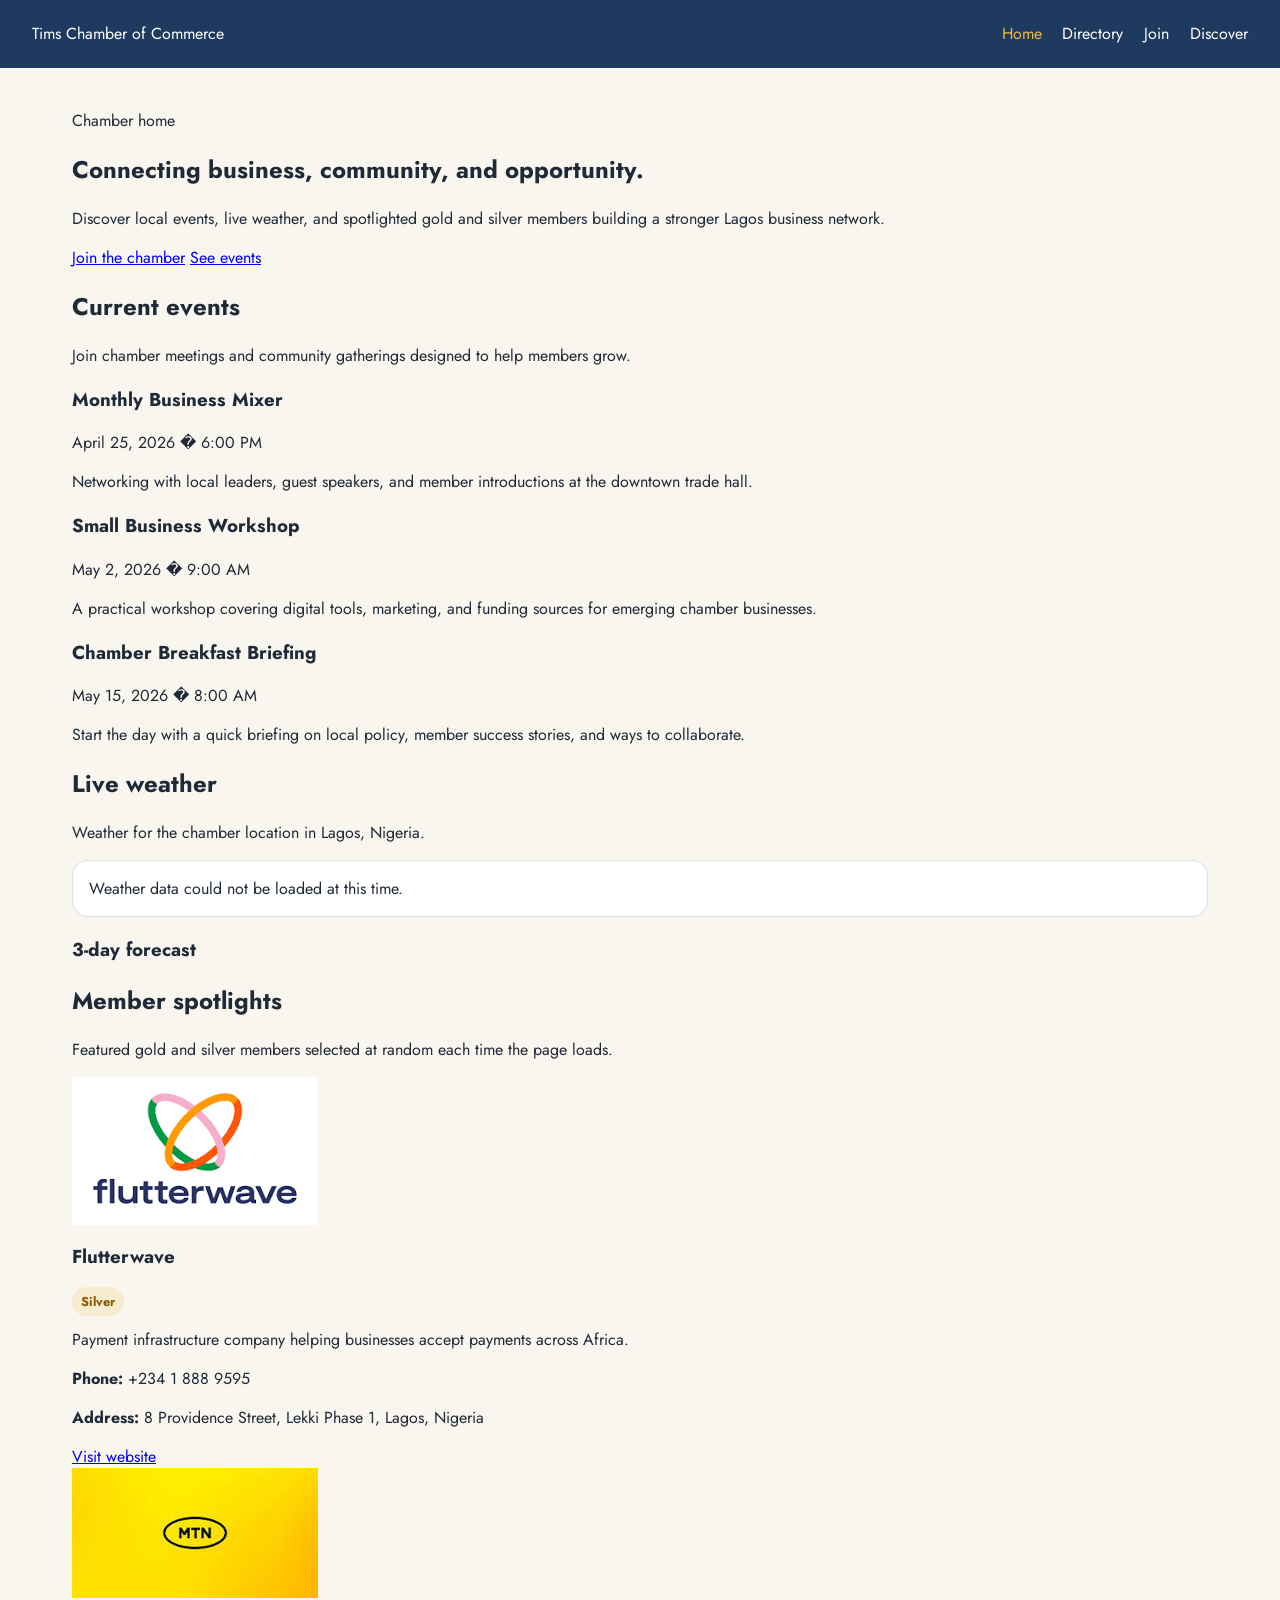
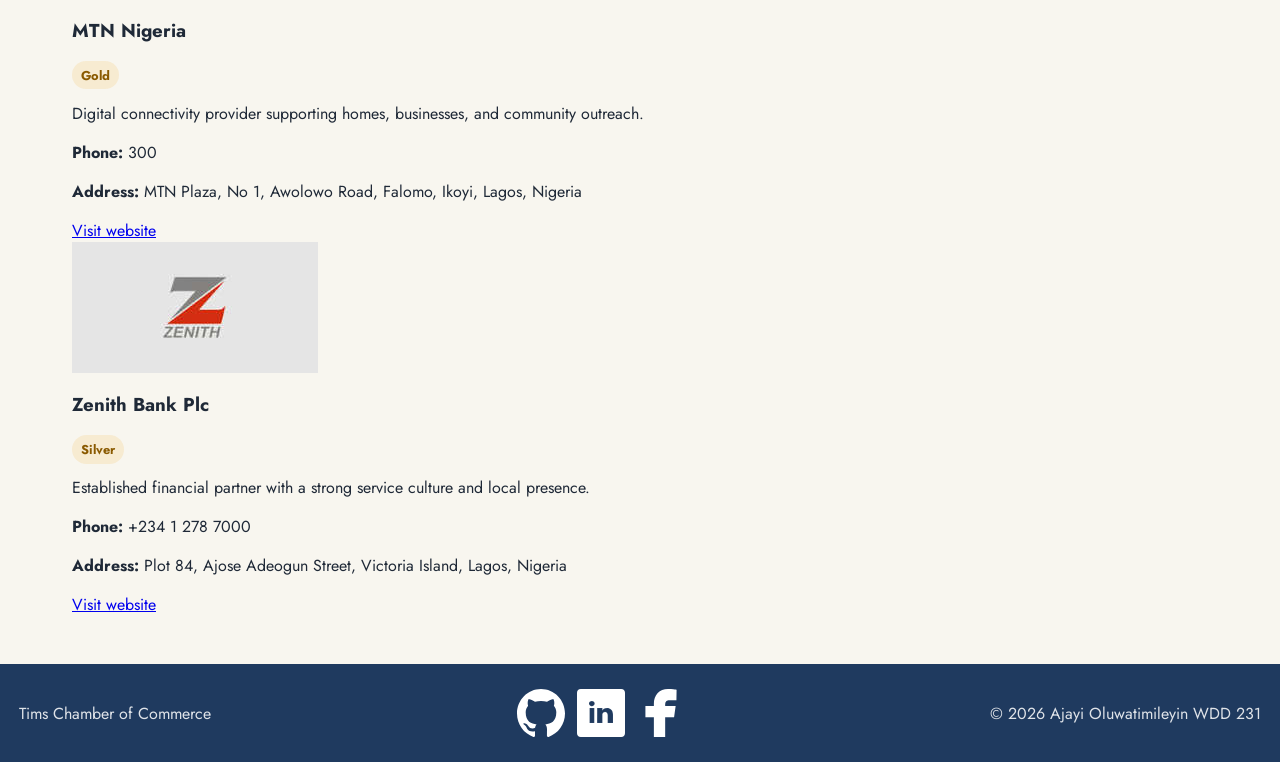
==== chamber/index.html @ 87f3adcf "Add index.html and home.js for chamber homepage with weather and member spotlight features" ====
<!DOCTYPE html>
<html lang="en">

<head>
    <meta charset="UTF-8">
    <meta name="viewport" content="width=device-width, initial-scale=1.0">
    <meta name="description" content="Tims Chamber of Commerce home page with events, weather, and member spotlights.">
    <meta name="author" content="Ajayi Oluwatimileyin">
    <meta property="og:title" content="Tims Chamber of Commerce | Home">
    <meta property="og:description" content="Connecting business, community, and opportunity through Tims Chamber of Commerce.">
    <meta property="og:type" content="website">
    <meta property="og:site_name" content="Tims Chamber of Commerce">
    <meta property="og:image" content="images/meta-image.png">
    <meta property="og:url" content="index.html">
    <title>Tims Chamber of Commerce | Home</title>
    <link rel="stylesheet" href="styles/small.css">
    <link rel="stylesheet" href="styles/larger.css">
    <link rel="preconnect" href="https://fonts.googleapis.com">
    <link rel="preconnect" href="https://fonts.gstatic.com" crossorigin>
    <link rel="icon" href="images/github.svg">
    <link href="https://fonts.googleapis.com/css2?family=Playfair+Display:ital,wght@0,400;0,600;1,400&family=Jost:wght@300;400;500;600&display=swap" rel="stylesheet">
    <script src="scripts/home.js" defer></script>
</head>

<body>
    <header class="site-header">
        <div class="brand">
            Tims Chamber of Commerce
        </div>
        <button class="menu-toggle" aria-label="Toggle navigation" aria-expanded="false">
            <span></span>
            <span></span>
            <span></span>
        </button>
        <nav class="main-nav" aria-label="Main navigation">
            <a href="index.html" class="active">Home</a>
            <a href="directory.html">Directory</a>
            <a href="join.html">Join</a>
            <a href="discover.html">Discover</a>
        </nav>
    </header>

    <main>
        <section class="hero">
            <div class="hero-content">
                <p class="eyebrow">Chamber home</p>
                <h1>Connecting business, community, and opportunity.</h1>
                <p>Discover local events, live weather, and spotlighted gold and silver members building a stronger Lagos business network.</p>
                <div class="hero-actions">
                    <a class="btn btn-primary" href="join.html">Join the chamber</a>
                    <a class="btn btn-secondary" href="#events">See events</a>
                </div>
            </div>
        </section>

        <section id="events" class="section">
            <div class="section-header">
                <h2>Current events</h2>
                <p>Join chamber meetings and community gatherings designed to help members grow.</p>
            </div>
            <div class="events-grid">
                <article class="event-card">
                    <h3>Monthly Business Mixer</h3>
                    <p class="event-meta">April 25, 2026 � 6:00 PM</p>
                    <p>Networking with local leaders, guest speakers, and member introductions at the downtown trade hall.</p>
                </article>
                <article class="event-card">
                    <h3>Small Business Workshop</h3>
                    <p class="event-meta">May 2, 2026 � 9:00 AM</p>
                    <p>A practical workshop covering digital tools, marketing, and funding sources for emerging chamber businesses.</p>
                </article>
                <article class="event-card">
                    <h3>Chamber Breakfast Briefing</h3>
                    <p class="event-meta">May 15, 2026 � 8:00 AM</p>
                    <p>Start the day with a quick briefing on local policy, member success stories, and ways to collaborate.</p>
                </article>
            </div>
        </section>

        <section id="weather" class="section weather-section">
            <div class="section-header">
                <h2>Live weather</h2>
                <p>Weather for the chamber location in Lagos, Nigeria.</p>
            </div>
            <div class="weather-grid">
                <article class="weather-card current-weather" aria-live="polite" id="current-weather">
                    <p class="status-message">Loading weather...</p>
                </article>
                <article class="weather-card forecast-card">
                    <h3>3-day forecast</h3>
                    <div id="forecast-cards" class="forecast-list">
                        <p class="status-message">Loading forecast...</p>
                    </div>
                </article>
            </div>
        </section>

        <section id="spotlights" class="section">
            <div class="section-header">
                <h2>Member spotlights</h2>
                <p>Featured gold and silver members selected at random each time the page loads.</p>
            </div>
            <div id="spotlights-container" class="spotlight-grid" aria-live="polite">
                <p class="status-message">Loading spotlight members...</p>
            </div>
        </section>
    </main>

    <footer>
        <div>
            <p>Tims Chamber of Commerce</p>
        </div>

        <div class="socials">
            <a href="https://github.com/Timiano-tech/wdd231"><img src="images/github.svg" alt="GitHub"></a>
            <a href="https://www.linkedin.com"><img src="images/linkedin.svg" alt="LinkedIn"></a>
            <a href="https://www.facebook.com"><img src="images/facebook.svg" alt="Facebook"></a>
        </div>

        <div>
            <p>&copy; <span id="currentyear"></span> Ajayi Oluwatimileyin WDD 231</p>
        </div>
    </footer>
</body>

</html>
---- chamber/styles/small.css ----
:root {
    --navy: #1f3a5f;
    --teal: #1f7a8c;
    --gold: #f2b84b;
    --cream: #f8f6ef;
    --text: #1f2937;
    --muted: #3a5f7f;
    --border: rgba(17, 50, 77, 0.14);
}


* {
    box-sizing: border-box;
}

body {
    margin: 0;
    font-family: 'Jost', sans-serif;
    color: var(--text);
    background: var(--cream);
    overflow-x: hidden;
}

img {
    max-width: 100%;
    display: block;
}

.site-header {
    background: var(--navy);
    color: white;
    padding: 1rem 1.2rem;
    display: flex;
    align-items: center;
    justify-content: space-between;
    position: relative;
}

.brand h1,
.brand p {
    margin: 0;
}

.brand h1 {
    font-family: 'Playfair Display', serif;
    font-size: 1.15rem;
}

.menu-toggle {
    background: transparent;
    border: 1px solid rgba(255, 255, 255, 0.3);
    border-radius: 0.35rem;
    padding: 0.45rem;
    display: flex;
    flex-direction: column;
    gap: 0.2rem;
    cursor: pointer;
}

.menu-toggle span {
    width: 1.3rem;
    height: 2px;
    background: white;
    display: block;
}

.main-nav {
    display: none;
    flex-direction: column;
    gap: 0.35rem;
    position: absolute;
    top: 100%;
    left: 0;
    right: 0;
    background: var(--navy);
    padding: 0.9rem 1.2rem 1.2rem;
    z-index: 10;
}

.main-nav.open {
    display: flex;
}

.main-nav a {
    color: white;
    text-decoration: none;
    padding: 0.45rem 0;
    border-bottom: 1px solid rgba(255, 255, 255, 0.2);
}

.main-nav a.active {
    color: var(--gold);
}

main {
    padding: 1.2rem;
    max-width: 1200px;
    margin: 0 auto;
}

.page-intro {
    display: flex;
    flex-direction: column;
    gap: 1rem;
    margin-bottom: 1.2rem;
}

.page-intro h2 {
    font-family: 'Playfair Display', serif;
    font-size: 1.7rem;
    margin: 0.1rem 0 0.3rem;
}

.page-intro p {
    margin: 0;
    color: var(--muted);
}

.view-toggle {
    display: inline-flex;
    justify-content: center;
    gap: 0.5rem;
    flex-wrap: wrap;
}

.toggle-btn {
    border: 1px solid var(--border);
    background: white;
    color: var(--navy);
    padding: 0.6rem 0.95rem;
    border-radius: 8px;
    cursor: pointer;
    font-weight: 600;
}

.toggle-btn.active {
    background: var(--gold);
    color: #1a1a1a;
    border-color: var(--gold);
}

.member-list {
    display: grid;
    gap: 1rem;
}

.member-list.list {
    display: flex;
    flex-direction: column;
    gap: 0.85rem;
}

.member-list.list .member-card {
    display: flex;
    flex-direction: column;
    gap: 0.7rem;
}

.member-list.list .member-card img {
    display: none;
}

.member-list.list .member-body {
    display: flex;
    flex-direction: column;
}

.member-list.list .member-heading {
    align-items: flex-start;
    flex-direction: column;
}

.member-list.list .member-description {
    margin: 0.25rem 0 0.6rem;
}

.member-list.list .member-details {
    display: grid;
    grid-template-columns: 1fr;
    gap: 0.35rem 1rem;
}

.member-list.list .member-details p {
    margin: 0;
}

.member-list.list .member-card p {
    margin: 0.2rem 0;
}

.member-card {
    background: white;
    border: 1px solid var(--border);
    border-radius: 1rem;
    padding: 1rem;
    box-shadow: 0 10px 20px rgba(17, 50, 77, 0.06);
}

.member-card img {
    width: 100%;
    height: 140px;
    object-fit: cover;
    border-radius: 0.8rem;
    margin-bottom: 0.9rem;
    background: var(--cream);
}

.member-heading {
    display: flex;
    align-items: center;
    justify-content: space-between;
    gap: 0.75rem;
}

.member-heading h3 {
    margin: 0;
    font-size: 1.05rem;
}

.membership-badge {
    background: rgba(242, 184, 75, 0.18);
    color: #8a5a00;
    padding: 0.3rem 0.55rem;
    border-radius: 999px;
    font-size: 0.8rem;
    font-weight: 700;
}

.member-description {
    color: var(--muted);
    margin: 0.5rem 0 0.8rem;
}

.member-card p {
    margin: 0.25rem 0;
    color: var(--text);
}

.member-card a {
    display: inline-block;
    margin-top: 0.7rem;
    color: var(--teal);
    font-weight: 700;
    text-decoration: none;
}

.status-message {
    padding: 1rem;
    background: white;
    border-radius: 1rem;
    border: 1px solid var(--border);
}

footer {
    background: var(--navy);
    color: rgba(255, 255, 255, 0.86);
    padding: 1.35rem 1.2rem;
    display: flex;
    justify-content: space-between;
    align-items: center;
}

.socials {
    display: flex;
    gap: 0.75rem;
}

.socials a img {
    width: 3rem;
    height: 3rem;
}
---- chamber/styles/larger.css ----
@media screen and (min-width: 760px) {
    .site-header {
        padding: 1.2rem 2rem;
    }

    .menu-toggle {
        display: none;
    }

    .main-nav {
        display: flex;
        position: static;
        flex-direction: row;
        gap: 1.3rem;
        padding: 0;
        background: transparent;
    }

    .main-nav a {
        border-bottom: none;
        padding: 0.2rem 0;
    }



    .member-list.grid {
        grid-template-columns: repeat(2, minmax(0, 1fr));
    }

    .member-list.list .member-card {
        display: block;
    }

    .member-list.list .member-card img {
        display: none;
    }

    .member-list.list .member-body {
        min-width: 0;
    }

    .member-list.list .member-details {
        grid-template-columns: repeat(2, minmax(0, 1fr));
        align-items: start;
    }
}

@media screen and (min-width: 1100px) {
    main {
        padding: 1.6rem 2rem 3rem;
    }

    .member-list.grid {
        grid-template-columns: repeat(3, minmax(0, 1fr));
    }
}
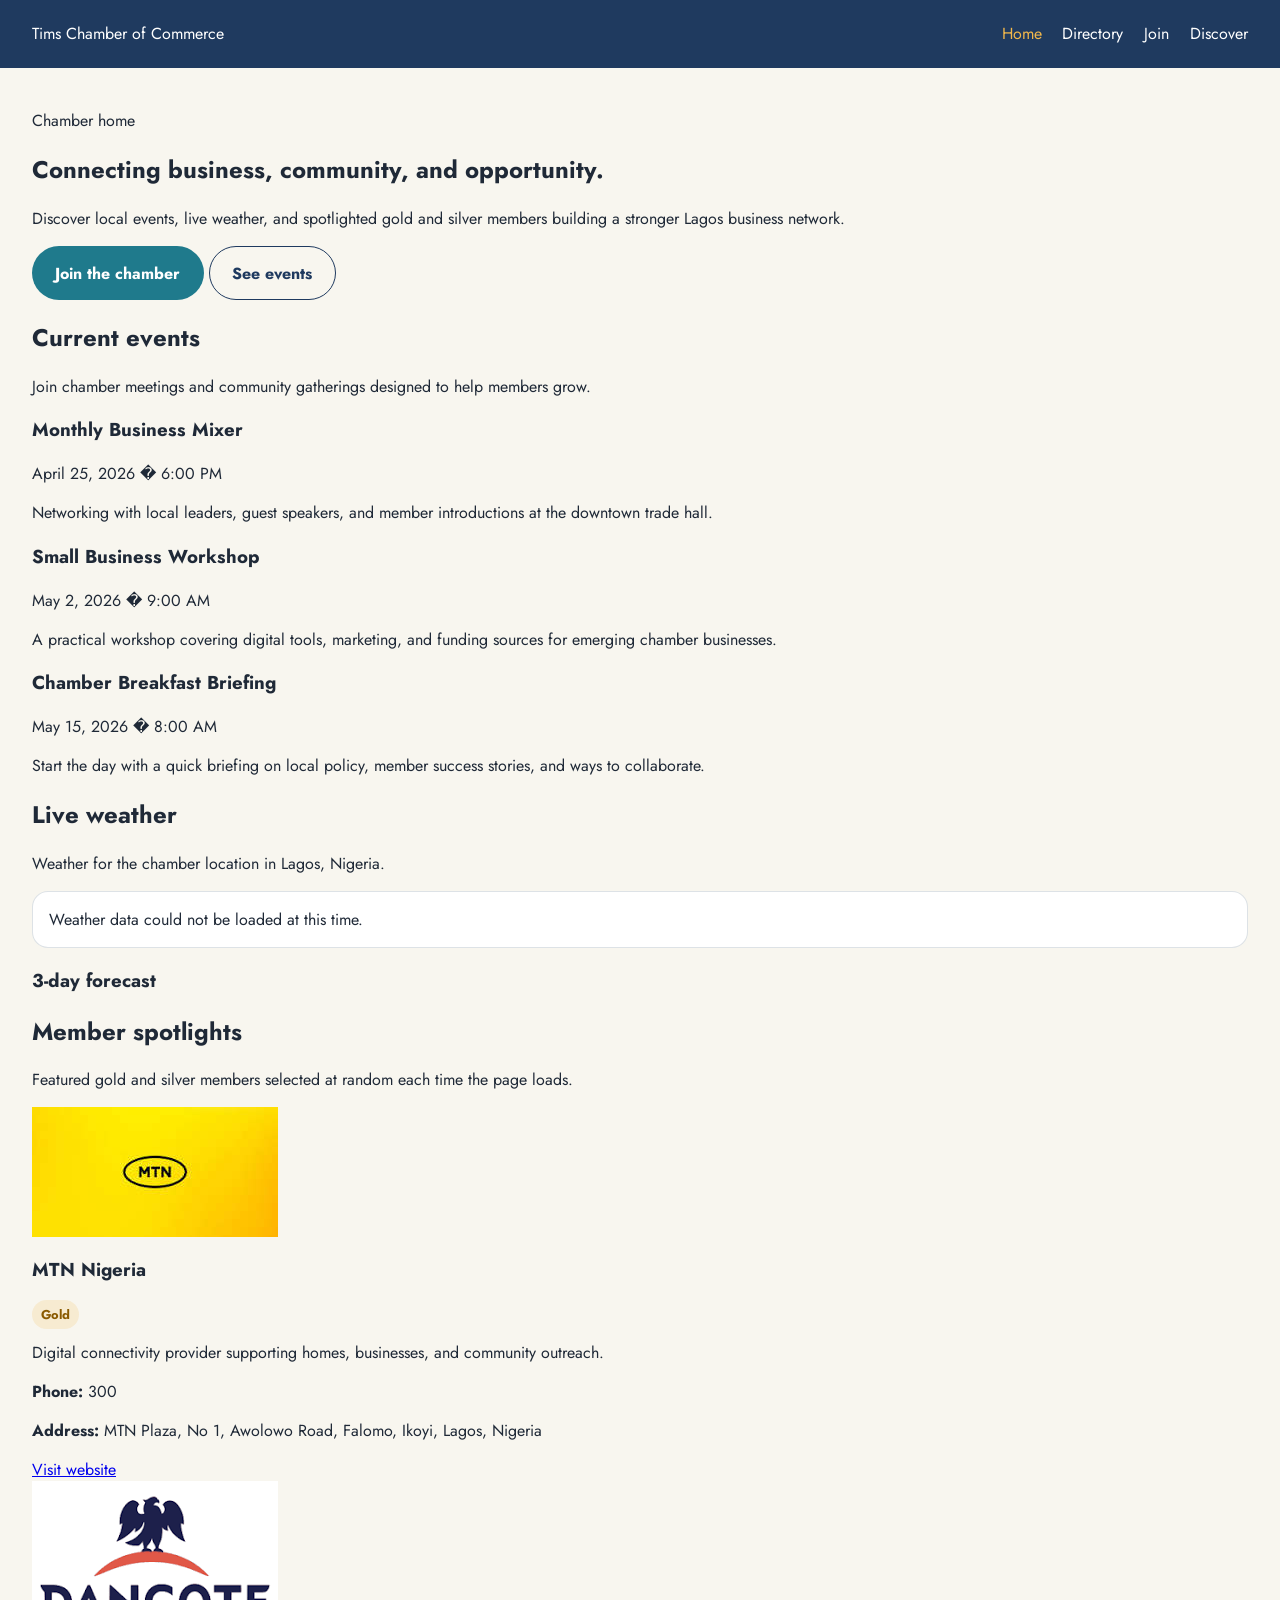
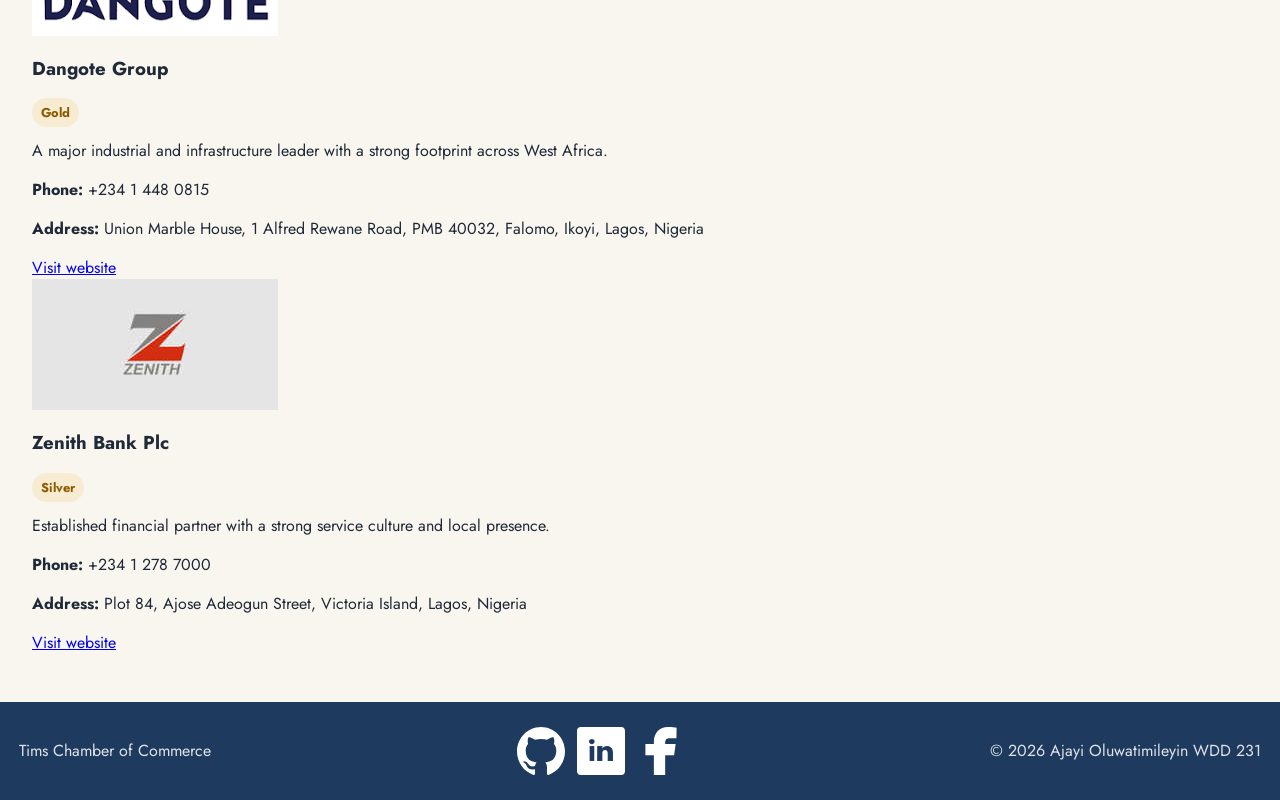
==== commit 66779a8d: "Refactor button styles in small.css for improved layout and interaction" ====
--- a/chamber/index.html
+++ b/chamber/index.html
@@ -7,18 +7,21 @@
     <meta name="description" content="Tims Chamber of Commerce home page with events, weather, and member spotlights.">
     <meta name="author" content="Ajayi Oluwatimileyin">
     <meta property="og:title" content="Tims Chamber of Commerce | Home">
-    <meta property="og:description" content="Connecting business, community, and opportunity through Tims Chamber of Commerce.">
+    <meta property="og:description"
+        content="Connecting business, community, and opportunity through Tims Chamber of Commerce.">
     <meta property="og:type" content="website">
     <meta property="og:site_name" content="Tims Chamber of Commerce">
-    <meta property="og:image" content="images/meta-image.png">
-    <meta property="og:url" content="index.html">
+    <meta property="og:image" content="https://timiano-tech.github.io/wdd231/chamber/images/meta-image.png">
+    <meta property="og:url" content="https://timiano-tech.github.io/wdd231/chamber/index.html">
     <title>Tims Chamber of Commerce | Home</title>
     <link rel="stylesheet" href="styles/small.css">
     <link rel="stylesheet" href="styles/larger.css">
     <link rel="preconnect" href="https://fonts.googleapis.com">
     <link rel="preconnect" href="https://fonts.gstatic.com" crossorigin>
     <link rel="icon" href="images/github.svg">
-    <link href="https://fonts.googleapis.com/css2?family=Playfair+Display:ital,wght@0,400;0,600;1,400&family=Jost:wght@300;400;500;600&display=swap" rel="stylesheet">
+    <link
+        href="https://fonts.googleapis.com/css2?family=Playfair+Display:ital,wght@0,400;0,600;1,400&family=Jost:wght@300;400;500;600&display=swap"
+        rel="stylesheet">
     <script src="scripts/home.js" defer></script>
 </head>
 
@@ -45,10 +48,11 @@
             <div class="hero-content">
                 <p class="eyebrow">Chamber home</p>
                 <h1>Connecting business, community, and opportunity.</h1>
-                <p>Discover local events, live weather, and spotlighted gold and silver members building a stronger Lagos business network.</p>
+                <p>Discover local events, live weather, and spotlighted gold and silver members building a stronger
+                    Lagos business network.</p>
                 <div class="hero-actions">
-                    <a class="btn btn-primary" href="join.html">Join the chamber</a>
-                    <a class="btn btn-secondary" href="#events">See events</a>
+                    <a class="button button-primary" href="join.html">Join the chamber</a>
+                    <a class="button button-secondary" href="#events">See events</a>
                 </div>
             </div>
         </section>
@@ -62,17 +66,20 @@
                 <article class="event-card">
                     <h3>Monthly Business Mixer</h3>
                     <p class="event-meta">April 25, 2026 � 6:00 PM</p>
-                    <p>Networking with local leaders, guest speakers, and member introductions at the downtown trade hall.</p>
+                    <p>Networking with local leaders, guest speakers, and member introductions at the downtown trade
+                        hall.</p>
                 </article>
                 <article class="event-card">
                     <h3>Small Business Workshop</h3>
                     <p class="event-meta">May 2, 2026 � 9:00 AM</p>
-                    <p>A practical workshop covering digital tools, marketing, and funding sources for emerging chamber businesses.</p>
+                    <p>A practical workshop covering digital tools, marketing, and funding sources for emerging chamber
+                        businesses.</p>
                 </article>
                 <article class="event-card">
                     <h3>Chamber Breakfast Briefing</h3>
                     <p class="event-meta">May 15, 2026 � 8:00 AM</p>
-                    <p>Start the day with a quick briefing on local policy, member success stories, and ways to collaborate.</p>
+                    <p>Start the day with a quick briefing on local policy, member success stories, and ways to
+                        collaborate.</p>
                 </article>
             </div>
         </section>
@@ -123,4 +130,4 @@
     </footer>
 </body>
 
-</html>
+</html>
--- a/chamber/styles/small.css
+++ b/chamber/styles/small.css
@@ -92,17 +92,35 @@
     color: var(--gold);
 }
 
-main {
-    padding: 1.2rem;
-    max-width: 1200px;
-    margin: 0 auto;
-}
-
-.page-intro {
-    display: flex;
-    flex-direction: column;
-    gap: 1rem;
-    margin-bottom: 1.2rem;
+.button {
+    display: inline-flex;
+    align-items: center;
+    justify-content: center;
+    gap: 0.35rem;
+    padding: 0.9rem 1.4rem;
+    border-radius: 999px;
+    text-decoration: none;
+    font-weight: 700;
+    transition: transform 0.2s ease, background-color 0.2s ease, color 0.2s ease;
+}
+
+.button:hover,
+.button:focus-visible {
+    transform: translateY(-1px);
+}
+
+.button-primary {
+    background: var(--teal);
+    color: white;
+    border: 1px solid transparent;
+}
+
+.button-secondary {
+    background: transparent;
+    color: var(--navy);
+    border: 1px solid var(--navy);
+}
+
 }
 
 .page-intro h2 {
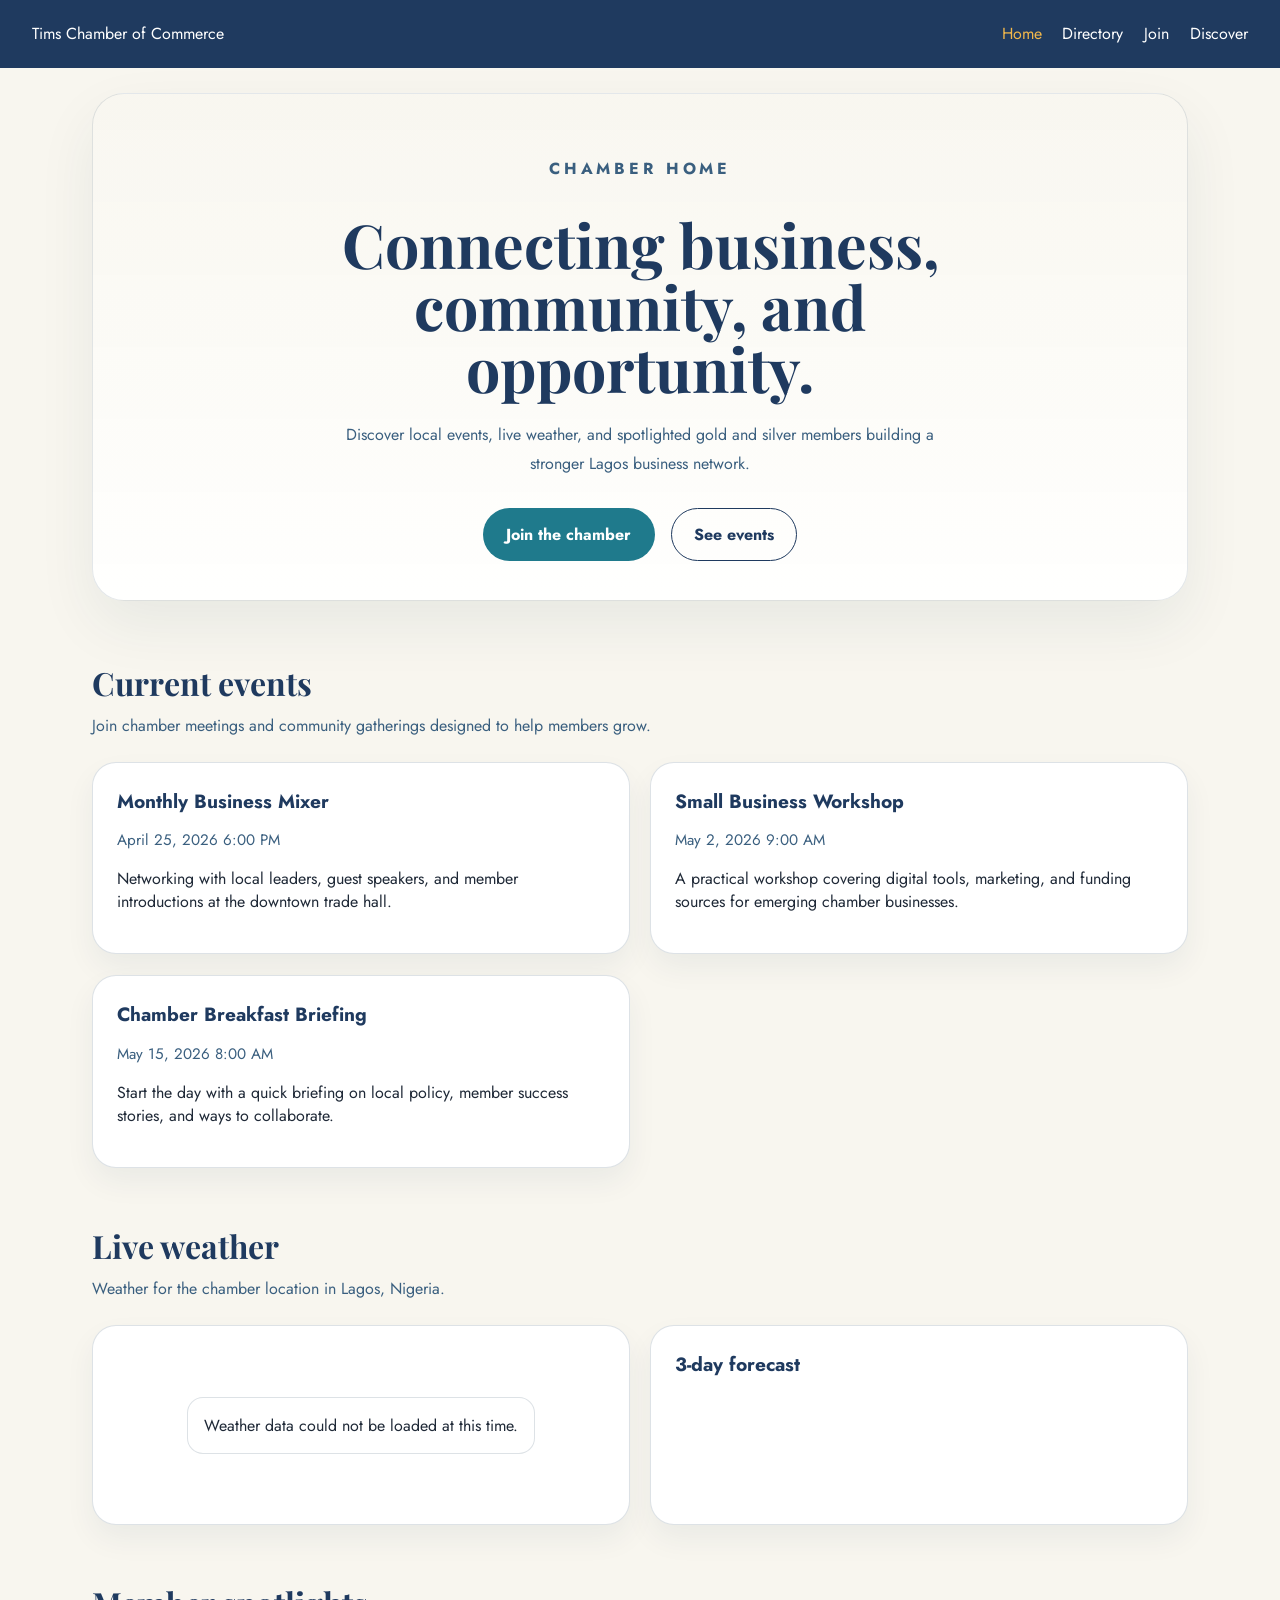
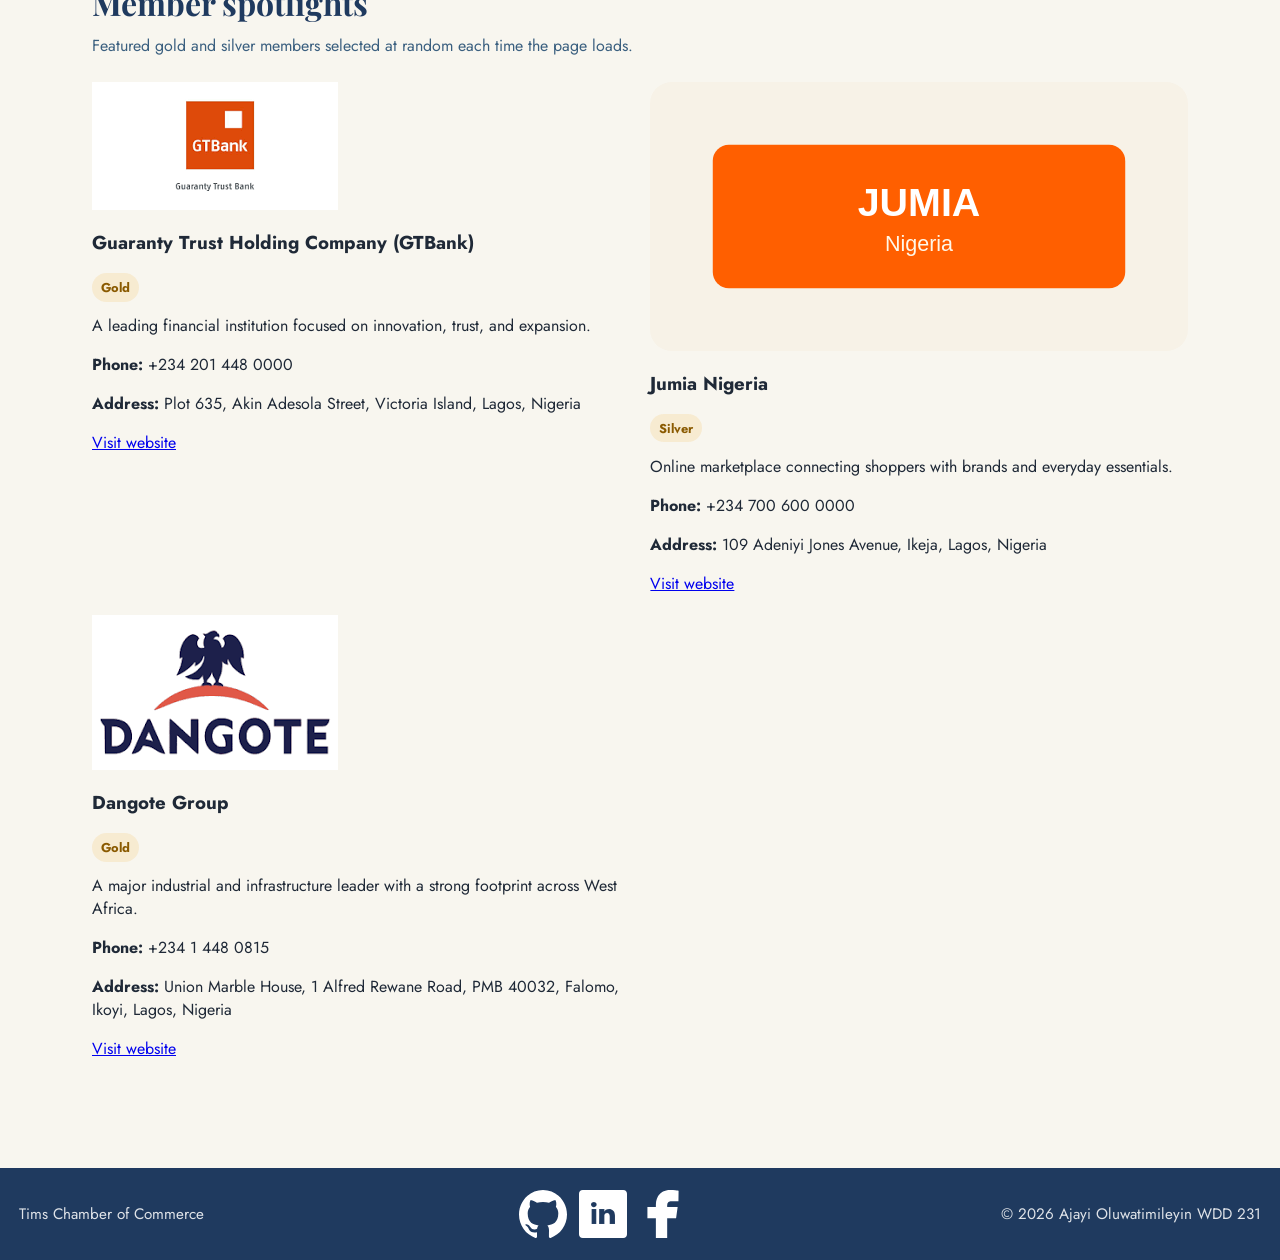
==== commit cfd942cd: "Fix event date formatting in index.html and enhance grid layout in larger.css and small.css" ====
--- a/chamber/index.html
+++ b/chamber/index.html
@@ -65,19 +65,19 @@
             <div class="events-grid">
                 <article class="event-card">
                     <h3>Monthly Business Mixer</h3>
-                    <p class="event-meta">April 25, 2026 � 6:00 PM</p>
+                    <p class="event-meta">April 25, 2026 6:00 PM</p>
                     <p>Networking with local leaders, guest speakers, and member introductions at the downtown trade
                         hall.</p>
                 </article>
                 <article class="event-card">
                     <h3>Small Business Workshop</h3>
-                    <p class="event-meta">May 2, 2026 � 9:00 AM</p>
+                    <p class="event-meta">May 2, 2026 9:00 AM</p>
                     <p>A practical workshop covering digital tools, marketing, and funding sources for emerging chamber
                         businesses.</p>
                 </article>
                 <article class="event-card">
                     <h3>Chamber Breakfast Briefing</h3>
-                    <p class="event-meta">May 15, 2026 � 8:00 AM</p>
+                    <p class="event-meta">May 15, 2026 8:00 AM</p>
                     <p>Start the day with a quick briefing on local policy, member success stories, and ways to
                         collaborate.</p>
                 </article>
--- a/chamber/styles/small.css
+++ b/chamber/styles/small.css
@@ -121,12 +121,154 @@
     border: 1px solid var(--navy);
 }
 
-}
-
-.page-intro h2 {
+.hero {
+    background: linear-gradient(180deg, rgba(248, 246, 239, 0.95), rgba(255, 255, 255, 0.92));
+    border: 1px solid rgba(31, 58, 95, 0.12);
+    border-radius: 2rem;
+    padding: 2.4rem 1.4rem;
+    margin-bottom: 2rem;
+    box-shadow: 0 24px 60px rgba(17, 50, 77, 0.07);
+}
+
+.hero-content {
+    max-width: 720px;
+    margin: 0 auto;
+    text-align: center;
+}
+
+.eyebrow {
+    text-transform: uppercase;
+    letter-spacing: 0.24em;
+    color: var(--gold);
+    font-size: 0.8rem;
+    font-weight: 700;
+    margin-bottom: 1rem;
+}
+
+.hero h1 {
+    margin: 0;
     font-family: 'Playfair Display', serif;
-    font-size: 1.7rem;
-    margin: 0.1rem 0 0.3rem;
+    font-size: clamp(2.6rem, 5vw, 3.8rem);
+    line-height: 1.02;
+    color: var(--navy);
+}
+
+.hero p {
+    margin: 1.4rem auto 1.8rem;
+    max-width: 640px;
+    color: var(--muted);
+    line-height: 1.8;
+    font-size: 1rem;
+}
+
+.hero-actions {
+    display: flex;
+    flex-wrap: wrap;
+    justify-content: center;
+    gap: 1rem;
+}
+
+.section {
+    padding: 1.75rem 0;
+}
+
+.section-header {
+    max-width: 780px;
+    margin-bottom: 1.4rem;
+}
+
+.section-header h2 {
+    margin: 0 0 0.5rem;
+    font-family: 'Playfair Display', serif;
+    font-size: 2rem;
+    color: var(--navy);
+}
+
+.section-header p {
+    margin: 0;
+    color: var(--muted);
+    line-height: 1.75;
+}
+
+.events-grid,
+.weather-grid,
+.spotlight-grid {
+    display: grid;
+    gap: 1.3rem;
+}
+
+.event-card,
+.weather-card {
+    background: white;
+    border: 1px solid var(--border);
+    border-radius: 1.5rem;
+    padding: 1.5rem;
+    box-shadow: 0 14px 30px rgba(17, 50, 77, 0.06);
+}
+
+.event-card h3,
+.forecast-card h3 {
+    margin: 0 0 0.9rem;
+    font-size: 1.2rem;
+    color: var(--navy);
+}
+
+.event-meta {
+    margin: 0 0 1rem;
+    color: var(--muted);
+    font-size: 0.95rem;
+}
+
+.forecast-list {
+    display: grid;
+    gap: 0.9rem;
+}
+
+.current-weather {
+    min-height: 200px;
+    display: grid;
+    place-items: center;
+}
+
+footer {
+    padding: 1.8rem 1.2rem;
+    margin-top: 2rem;
+    background: white;
+    border-top: 1px solid rgba(31, 58, 95, 0.08);
+    display: grid;
+    gap: 1rem;
+    justify-items: center;
+    color: var(--muted);
+}
+
+.socials {
+    display: flex;
+    gap: 1rem;
+}
+
+.socials img {
+    width: 1.4rem;
+    height: auto;
+    filter: grayscale(70%);
+    transition: filter 0.2s ease, transform 0.2s ease;
+}
+
+.socials a:hover img,
+.socials a:focus-visible img {
+    filter: none;
+    transform: translateY(-1px);
+}
+
+footer p {
+    margin: 0;
+    font-size: 0.95rem;
+    line-height: 1.7;
+}
+
+main {
+    padding: 0 1.2rem;
+    max-width: 1160px;
+    margin: 0 auto;
 }
 
 .page-intro p {
--- a/chamber/styles/larger.css
+++ b/chamber/styles/larger.css
@@ -43,6 +43,12 @@
         grid-template-columns: repeat(2, minmax(0, 1fr));
         align-items: start;
     }
+
+    .events-grid,
+    .weather-grid,
+    .spotlight-grid {
+        grid-template-columns: repeat(2, minmax(0, 1fr));
+    }
 }
 
 @media screen and (min-width: 1100px) {
